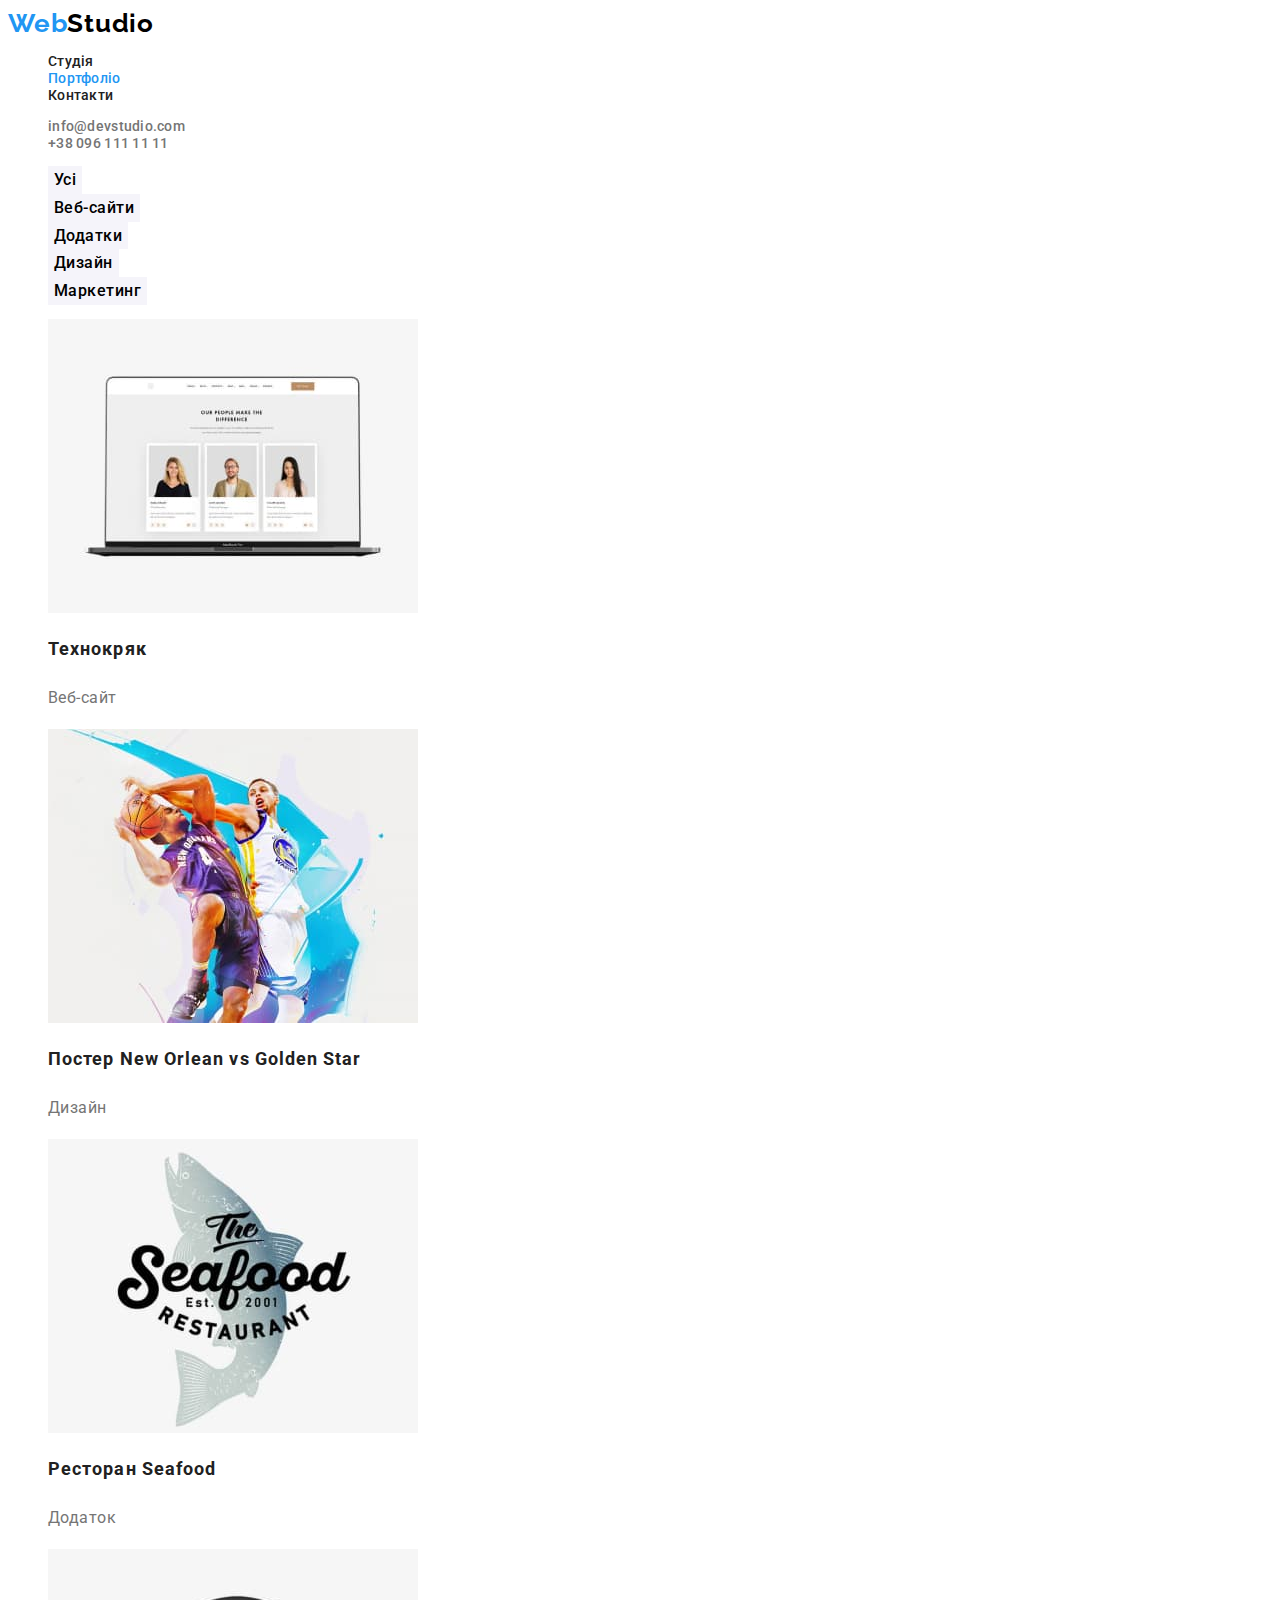
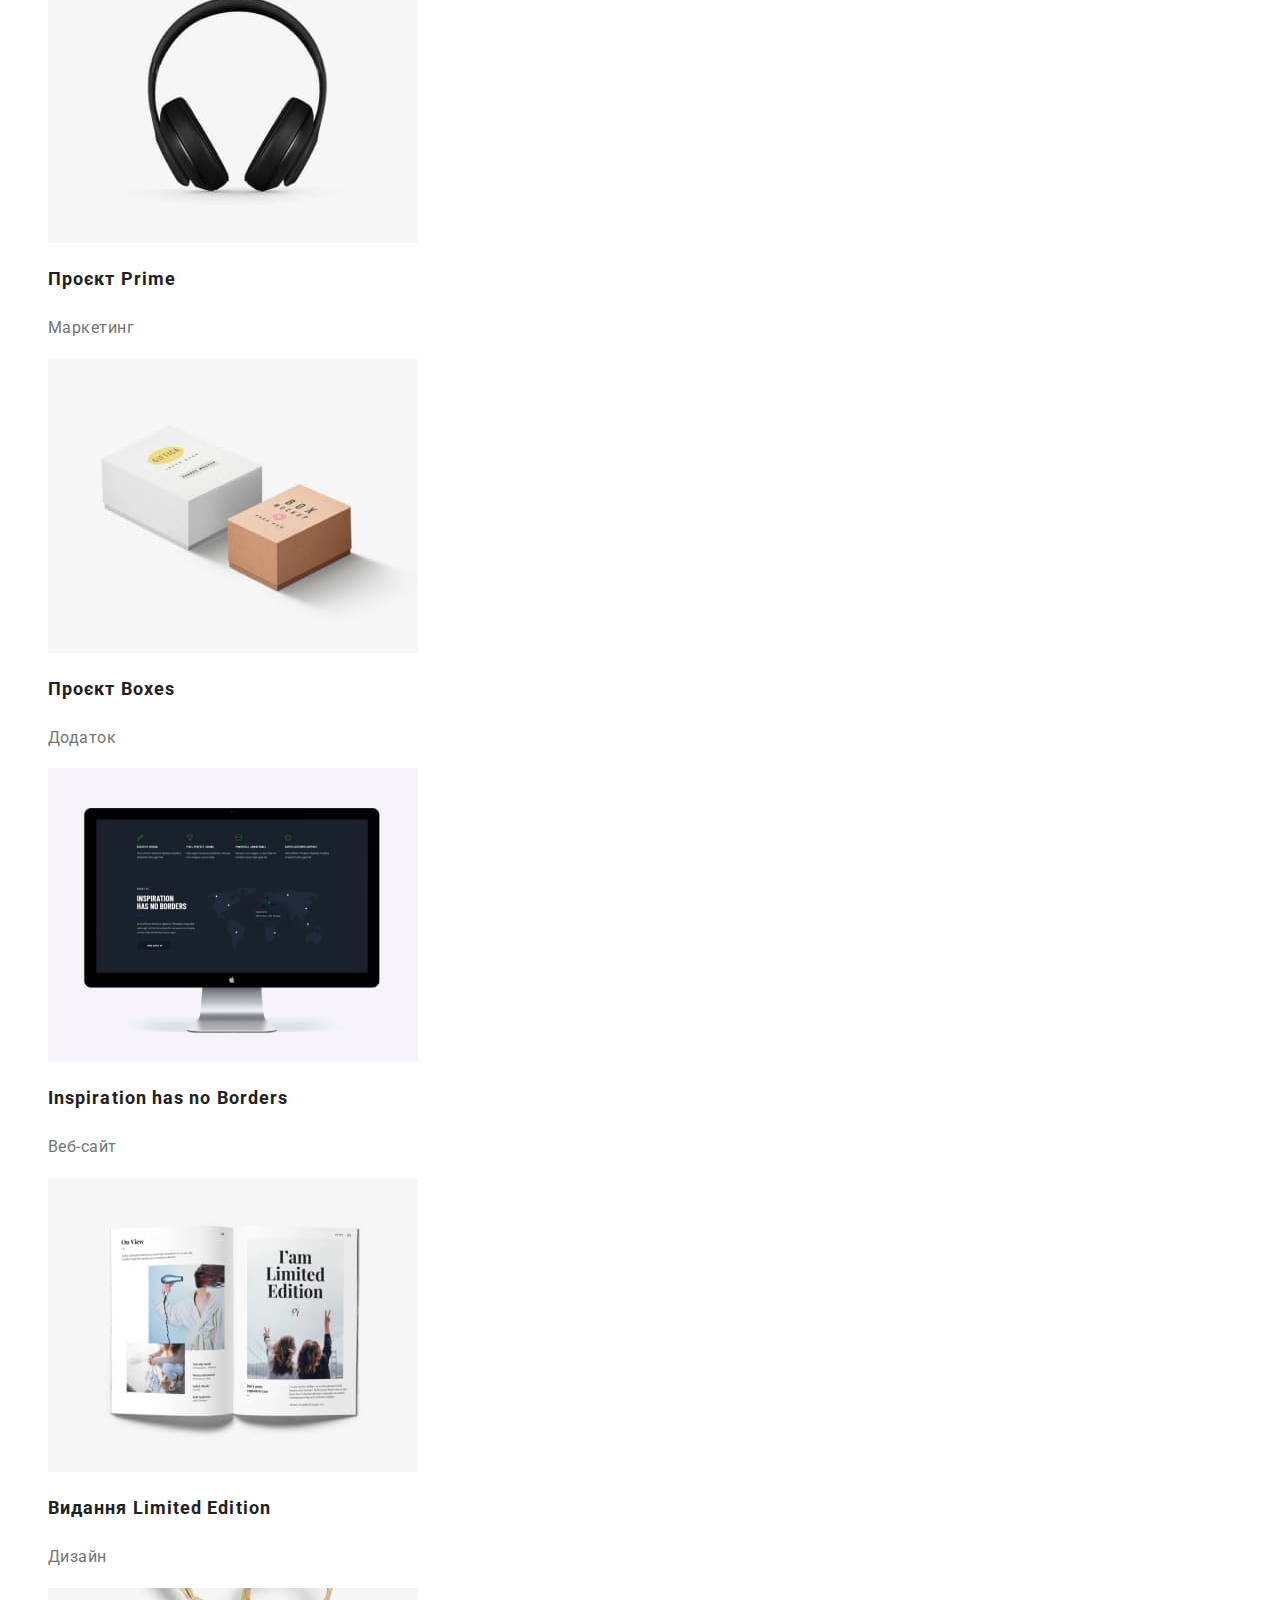
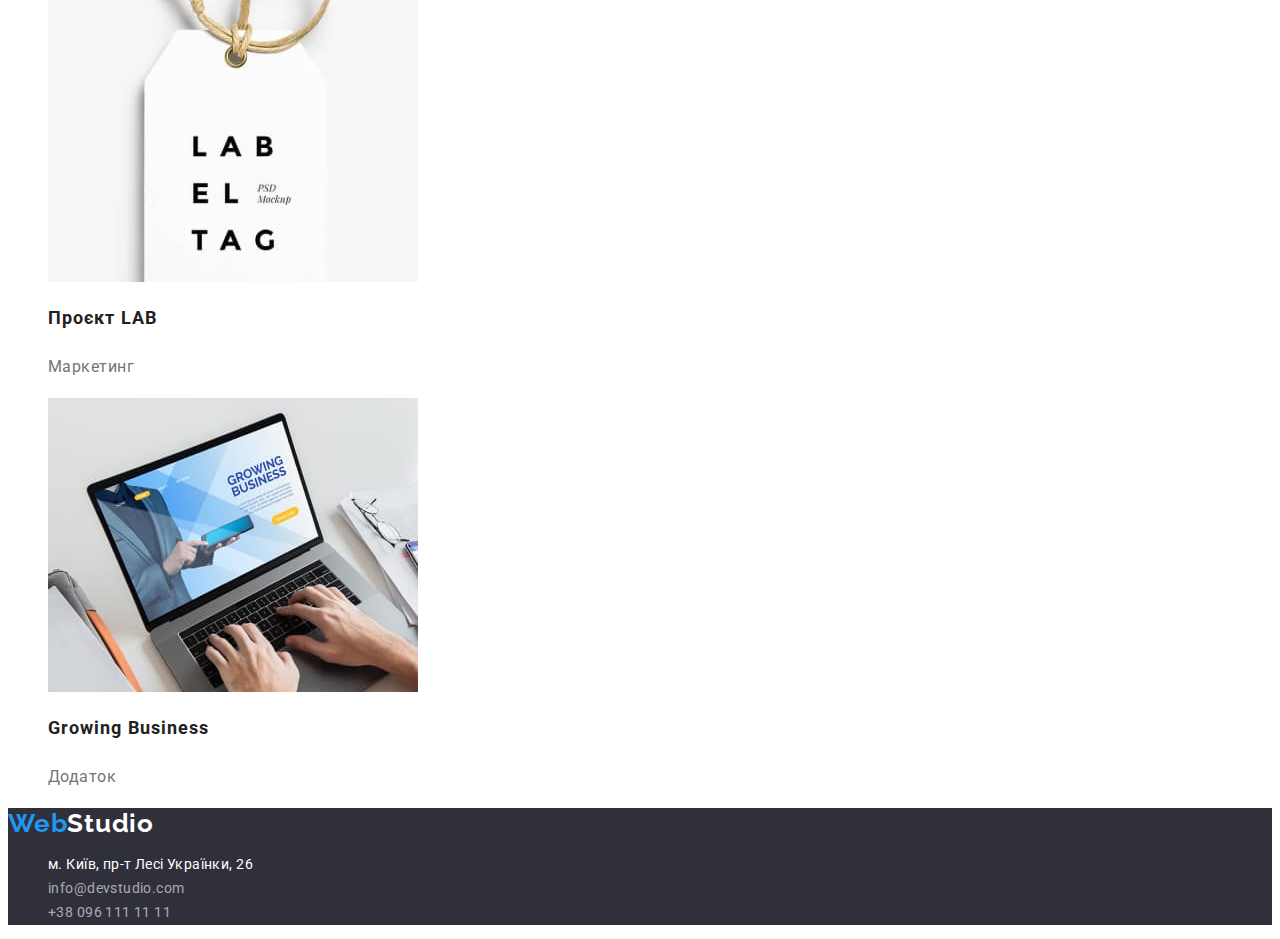
==== portfolio.html @ 94ab5431 "Initial commit" ====
<!DOCTYPE html>
<html lang="uk">
  <head>
    <meta charset="UTF-8" />
    <meta http-equiv="X-UA-Compatible" content="IE=edge" />
    <meta name="viewport" content="width=device-width, initial-scale=1.0" />
    <link rel="stylesheet" href="./css/styles.css" />
    <link rel="preconnect" href="https://fonts.googleapis.com" />
    <link rel="preconnect" href="https://fonts.gstatic.com" crossorigin />
    <link
      href="https://fonts.googleapis.com/css2?family=Raleway:wght@700&family=Roboto:wght@400;500;700;900&display=swap"
      rel="stylesheet"
    />
    <title>Портфоліо</title>
  </head>
  <body class="body">
    <header class="header">
      <nav class="navigation">
        <a href="/" class="web"><span class="webt">Web</span>Studio</a>
        <ul class="headerlist">
          <li><a href="./index.html" class="studio">Студія</a></li>
          <li><a href="" class="port current">Портфоліо</a></li>
          <li><a href="" class="cont">Контакти</a></li>
        </ul>
      </nav>
      <ul class="info">
        <li>
          <a href="mailto:info@devstudio.com" class="mail"
            >info@devstudio.com</a
          >
        </li>
        <li><a href="tel:+380961111111" class="tel">+38 096 111 11 11</a></li>
      </ul>
    </header>

    <main>
      <section>
        <h1 class="port-title">Портфоліо</h1>
        <ul class="port-btns">
          <li><button class="port-btn" type="button">Усі</button></li>
          <li><button class="port-btn" type="button">Веб-сайти</button></li>
          <li><button class="port-btn" type="button">Додатки</button></li>
          <li><button class="port-btn" type="button">Дизайн</button></li>
          <li><button class="port-btn" type="button">Маркетинг</button></li>
        </ul>
        <ul class="port-items">
          <li class="port-item">
            <a href="" class="port-link"
              ><img src="./images/portfolio1.jpg" alt="" width="370" />
              <h2 class="port-titles">Технокряк</h2>
              <p class="port-text">Веб-сайт</p></a
            >
          </li>
          <li class="port-item">
            <a href="" class="port-link"
              ><img src="./images/portfolio2.jpg" alt="" width="370" />
              <h2 class="port-titles">Постер New Orlean vs Golden Star</h2>
              <p class="port-text">Дизайн</p></a
            >
          </li>
          <li class="port-item">
            <a href="" class="port-link"
              ><img src="./images/portfolio3.jpg" alt="" width="370" />
              <h2 class="port-titles">Ресторан Seafood</h2>
              <p class="port-text">Додаток</p></a
            >
          </li>
          <li class="port-item">
            <a href="" class="port-link"
              ><img src="./images/portfolio4.jpg" alt="" width="370" />
              <h2 class="port-titles">Проєкт Prime</h2>
              <p class="port-text">Маркетинг</p></a
            >
          </li>
          <li class="port-item">
            <a href="" class="port-link"
              ><img src="./images/portfolio5.jpg" alt="" width="370" />
              <h2 class="port-titles">Проєкт Boxes</h2>
              <p class="port-text">Додаток</p></a
            >
          </li>
          <li class="port-item">
            <a href="" class="port-link"
              ><img src="./images/portfolio6.jpg" alt="" width="370" />
              <h2 class="port-titles">Inspiration has no Borders</h2>
              <p class="port-text">Веб-сайт</p></a
            >
          </li>
          <li class="port-item">
            <a href="" class="port-link"
              ><img src="./images/portfolio7.jpg" alt="" width="370" />
              <h2 class="port-titles">Видання Limited Edition</h2>
              <p class="port-text">Дизайн</p></a
            >
          </li>
          <li class="port-item">
            <a href="" class="port-link"
              ><img src="./images/portfolio8.jpg" alt="" width="370" />
              <h2 class="port-titles">Проєкт LAB</h2>
              <p class="port-text">Маркетинг</p></a
            >
          </li>
          <li class="port-item">
            <a href="" class="port-link"
              ><img src="./images/portfolio9.jpg" alt="" width="370" />
              <h2 class="port-titles">Growing Business</h2>
              <p class="port-text">Додаток</p></a
            >
          </li>
        </ul>
      </section>
    </main>



    <footer class="footer">
      <a href="" class="footer-web"><span class="webt">Web</span>Studio</a>
      <address class="footer-address">
        <ul class="footer-nav">
          <li class="footer-text">
            <a
              href="https://goo.gl/maps/LbcGju75ScbFFyYE7"
              target="_blank"
              rel="noferrer noopenner nofollow"
              class="footer-text"
              >м. Київ, пр-т Лесі Українки, 26</a
            >
          </li>
          <li>
            <a href="mailto:info@devstudio.com" class="footer-mail"
              >info@devstudio.com</a
            >
          </li>
          <li>
            <a href="tel:+380961111111" class="footer-tel">+38 096 111 11 11</a>
          </li>
        </ul>
      </address>
    </footer>
  </body>
</html>
---- css/styles.css ----
:root {
    /* Кольори макету */

    --main-clr: #2196F3;
    --dark-grey-clr: #2F303A;
    --light-clr: #F5F5F5;
    --light-grey-clr: #F5F4FA;
    --grey-txt-clr: #757575;
    --dark-txt-clr: #212121;
    --light-txt-clr: #FFFFFF;
    --foot-grey-clr: rgba(255, 255, 255, 0.6);
    --dark-clr: #000000;
    --btn-clr: #188CE8;


    /* Шрифти макету */

    --main-font: 'Roboto',
        sans-serif;
    --logo-font: 'Raleway',
        sans-serif;
}

.body {
    font-family: 'Roboto',sans-serif;
    color: var(--grey-txt-clr);
    font-size: 14px;
    letter-spacing: 0.03em;
}

.webt {
    font-family: var(--logo-font);
        font-weight: 700;
        font-size: 26px;
        line-height: 1.19;
        /* identical to box height */
    
        letter-spacing: 0.03em;
    
        color: var(--main-clr);
    
}

.web {
        font-family: var(--logo-font);
            font-weight: 700;
            font-size: 26px;
            line-height: 1.19;
            /* identical to box height */
        
            letter-spacing: 0.03em;
            color: var(--dark-clr);
            text-decoration: none;
}

.headerlist {
    list-style: none;
}

.studio {
    font-weight: 500;
    font-size: 14px;
    line-height: 1.14;
    letter-spacing: 0.02em;
    color: var(--dark-txt-clr);
    text-decoration: none;
}

.studio.current {
    color: var(--main-clr);
}

.studio:hover {
    color: var(--main-clr);
}

.port {
        font-weight: 500;
        font-size: 14px;
        line-height: 1.14;
        letter-spacing: 0.02em;
        color: var(--dark-txt-clr);
        text-decoration: none;
}

.port.current {
    color: var(--main-clr);
}

.port:hover {
    color: var(--main-clr);
}

.cont {
        font-weight: 500;
        font-size: 14px;
        line-height: 1.14;
        letter-spacing: 0.02em;
        color: var(--dark-txt-clr);
        text-decoration: none;
}

.cont:hover {
   color: var(--main-clr);
}

.info {
    list-style: none;
}

.mail {
    font-weight: 500;
    font-size: 14px;
    line-height: 1.14;
    letter-spacing: 0.02em;
color: var(--grey-txt-clr);
text-decoration: none;
}


.mail:hover {
    color: var(--main-clr);
}

.tel {
        font-weight: 500;
        font-size: 14px;
        line-height: 1.14;
        letter-spacing: 0.02em;
        color: var(--grey-txt-clr);
        text-decoration: none;
}

.tel:hover {
    color: var(--main-clr);
}


.main-info {
    background-color: var(--dark-grey-clr);
}


.view {
    font-weight: 900;
    font-size: 44px;
    line-height: 1.36;
    /* or 136% */

    text-align: center;
    letter-spacing: 0.06em;
    text-transform: uppercase;
        color: var(--light-txt-clr);
}

.main-btn {
        font-weight: 700;
        font-size: 16px;
        line-height: 1.87;
        /* identical to box height, or 188% */
    
        display: flex;
        align-items: center;
        text-align: center;
        letter-spacing: 0.06em;
        cursor: pointer;
        color: var(--light-txt-clr);
        background-color: var(--main-clr);
}

.main-btn:hover {
    background-color: var(--btn-clr);
}


.our-benefits {
    display: none;
}


.benefits-sum {
    list-style: none;
}

.benefits-title {
        font-weight: 700;
        font-size: 14px;
        line-height: 1.14;
        letter-spacing: 0.03em;
        text-transform: uppercase;
        color: var(--dark-txt-clr);
        text-decoration: none;
}

.benefits-text {
    font-weight: 400;
    font-size: 14px;
    line-height: 1.71;
    /* or 171% */

    letter-spacing: 0.03em;
    color: var(--grey-txt-clr);
}

.images-title {
    font-weight: 700;
    font-size: 36px;
    line-height: 1.16;
    text-align: center;
    letter-spacing: 0.03em;
    color: var(--dark-txt-clr);
}

.images-list {
    list-style: none;
}

.team {
background-color: var(--light-grey-clr);
}

.person-list {
    list-style: none;
}


.person-team {
        font-weight: 700;
        font-size: 36px;
        line-height: 1.16;
        text-align: center;
        letter-spacing: 0.03em;
        color: var(--dark-txt-clr);
}

.names {
    font-weight: 500;
    font-size: 16px;
    line-height: 1.18;
    /* identical to box height */

    text-align: center;
    letter-spacing: 0.03em;
    color: var(--dark-txt-clr);
}

.team-text {
    font-weight: 400;
    font-size: 16px;
    line-height: 1.18;
    /* identical to box height */

    text-align: center;
    letter-spacing: 0.03em;
    color: var(--grey-txt-clr);
}

.footer {
background-color: var(--dark-grey-clr);
}

.footer-web {
font-family: var(--logo-font);
    font-weight: 700;
    font-size: 26px;
    line-height: 1.19;
    /* identical to box height */

    letter-spacing: 0.03em;
    color: var(--light-txt-clr);
    text-decoration: none;
}

.footer-nav {
list-style: none;
}

.footer-text {
        font-style: normal;
        font-weight: 400;
        font-size: 14px;
        line-height: 1.71;
        /* or 171% */
    
        letter-spacing: 0.03em;
        color: var(--light-txt-clr);
        text-decoration: none;
}
.footer-text:hover {
color: var(--main-clr);
}

.footer-mail {
    font-style: normal;
        font-weight: 400;
        font-size: 14px;
        line-height: 1.71;
        /* or 171% */
    
        letter-spacing: 0.03em;
        color: var(--foot-grey-clr);
        text-decoration: none;
}

.footer-mail:hover {
    color: var(--main-clr);
}

.footer-tel {
        font-style: normal;
        font-weight: 400;
        font-size: 14px;
        line-height: 1.71;
        /* or 171% */
    
        letter-spacing: 0.03em;
        color: var(--foot-grey-clr);
        text-decoration: none;
}

.footer-tel:hover {
    color: var(--main-clr);
}

.port-title {
    display: none;
}

.port-btns {
    list-style: none;
}

.port-btn {
    cursor: pointer;
    background-color: var(--light-grey-clr);
    border: 0;
    font-weight: 500;
    font-size: 16px;
    font-family: inherit;
    line-height: 1.62;
    text-align: center;
    letter-spacing: 0.03em;
}

.port-btn:hover,
.port-btn:focus {
    background-color: var(--main-clr);
    color: var(--light-txt-clr);
}

.port-item {
    list-style: none;
}

.port-link,
.port-link:focus {
    text-decoration: none;
    color: inherit;
    color: var(--dark-txt-clr);
}

.port-titles {
    font-weight: 700;
    font-size: 18px;
    line-height: 2;
    letter-spacing: 0.06em;
}

.port-text {
    font-size: 16px;
    line-height: 1.87;
    letter-spacing: 0.03em;
    color: var(--grey-txt-clr)
}
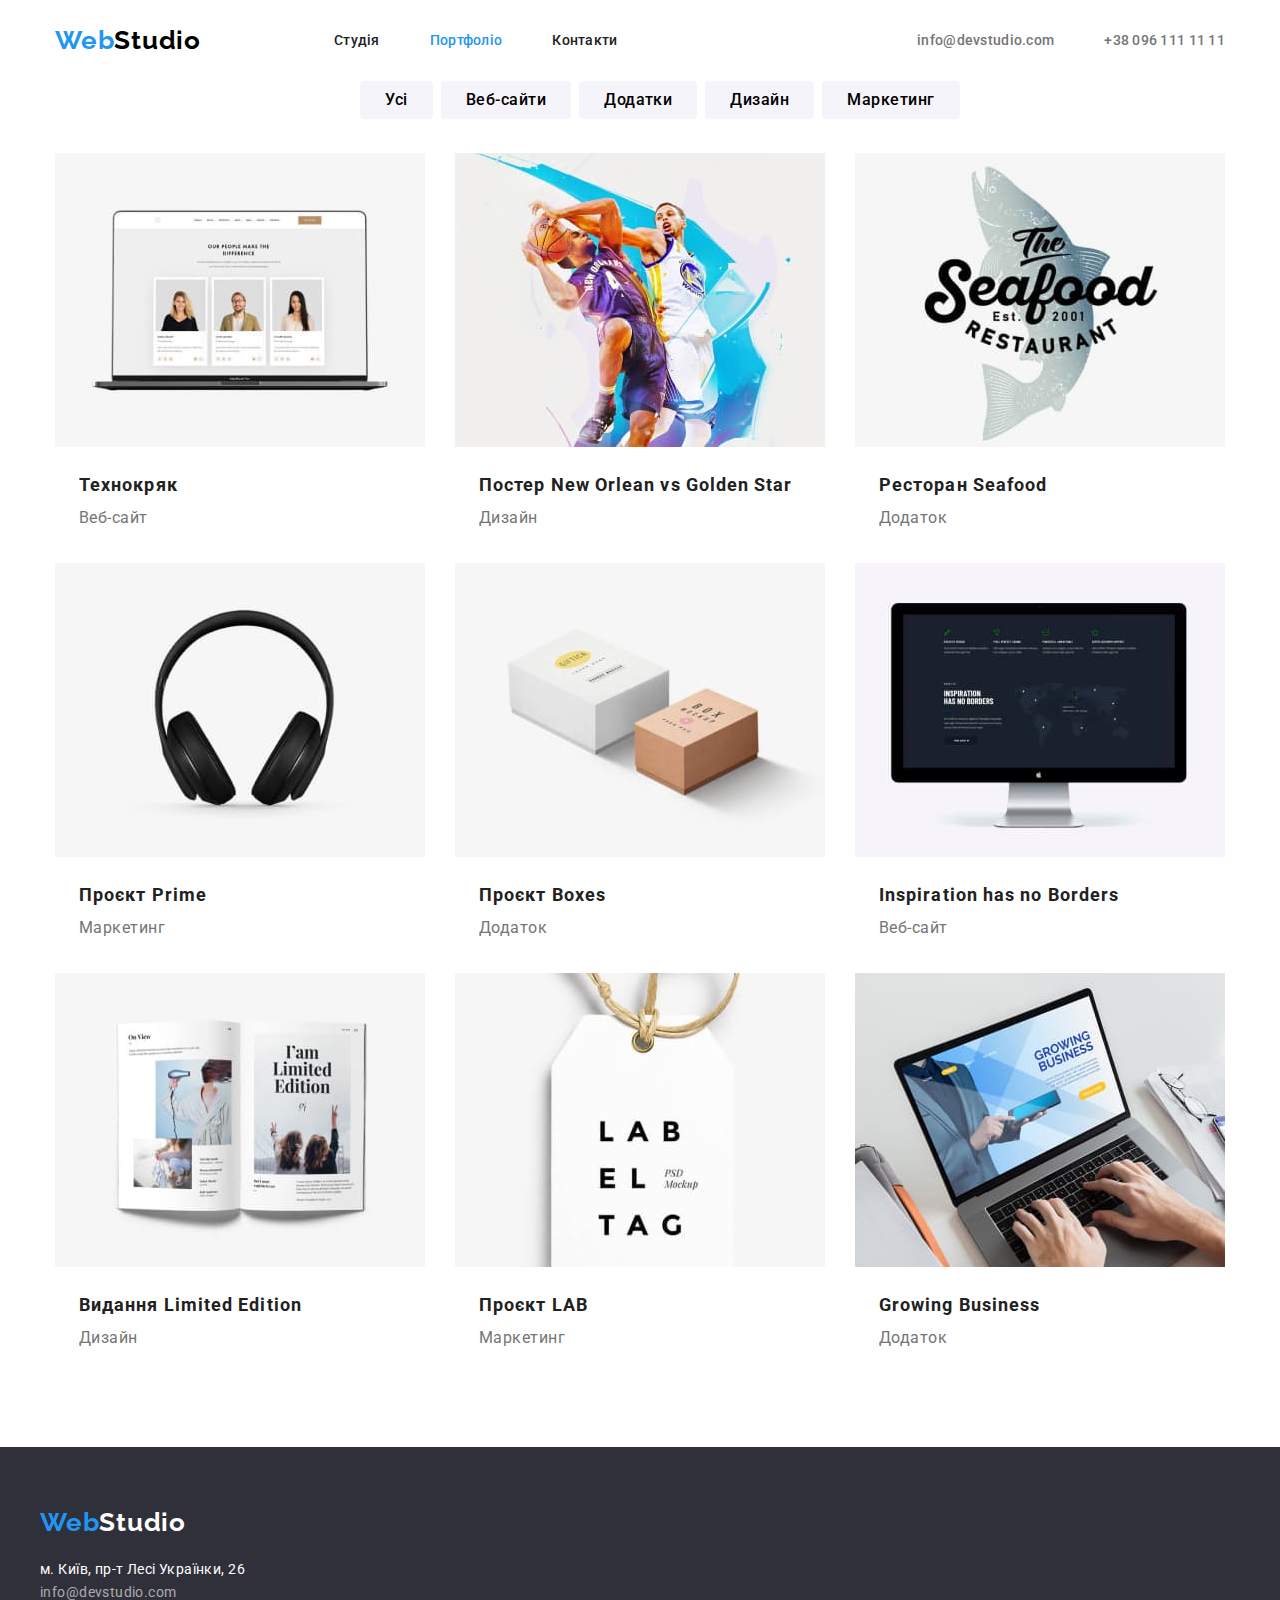
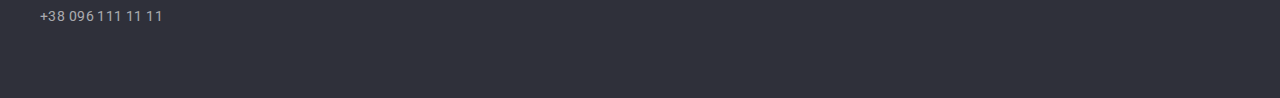
==== commit e9c530a8: "виконано стилізацію" ====
--- a/portfolio.html
+++ b/portfolio.html
@@ -4,6 +4,11 @@
     <meta charset="UTF-8" />
     <meta http-equiv="X-UA-Compatible" content="IE=edge" />
     <meta name="viewport" content="width=device-width, initial-scale=1.0" />
+    <link 
+      rel="stylesheet" 
+      href="https://cdnjs.cloudflare.com/ajax/libs/modern-normalize/1.1.0/modern-normalize.min.css 
+" 
+    />
     <link rel="stylesheet" href="./css/styles.css" />
     <link rel="preconnect" href="https://fonts.googleapis.com" />
     <link rel="preconnect" href="https://fonts.gstatic.com" crossorigin />
@@ -15,6 +20,7 @@
   </head>
   <body class="body">
     <header class="header">
+      <div class="container header-container">
       <nav class="navigation">
         <a href="/" class="web"><span class="webt">Web</span>Studio</a>
         <ul class="headerlist">
@@ -31,10 +37,12 @@
         </li>
         <li><a href="tel:+380961111111" class="tel">+38 096 111 11 11</a></li>
       </ul>
+      </div>
     </header>
 
     <main>
       <section>
+        <div class="container port-container">
         <h1 class="port-title">Портфоліо</h1>
         <ul class="port-btns">
           <li><button class="port-btn" type="button">Усі</button></li>
@@ -108,12 +116,14 @@
             >
           </li>
         </ul>
+        </div>
       </section>
     </main>
 
 
 
     <footer class="footer">
+      <div class="container footer-container">
       <a href="" class="footer-web"><span class="webt">Web</span>Studio</a>
       <address class="footer-address">
         <ul class="footer-nav">
@@ -136,6 +146,7 @@
           </li>
         </ul>
       </address>
+      </div>
     </footer>
   </body>
 </html>
--- a/css/styles.css
+++ b/css/styles.css
@@ -21,11 +21,51 @@
         sans-serif;
 }
 
+h1,
+h2,
+h3,
+h4,
+h5,
+h6,
+p,
+ul {
+    margin: 0;
+}
+
+img {
+    display: block;
+}
+
+.container {
+    width: 1200px;
+    padding: 0 15px;
+    margin: 0 auto;
+}
+
+
+.navigation, .info {
+    display: flex;
+    align-items: center;
+}
+
+.navigation {
+    margin-right: auto;
+}
+
+.studio, .port, .cont,.info, .mail, .tel {
+    padding: 32px 0;
+}
+
+
 .body {
     font-family: 'Roboto',sans-serif;
     color: var(--grey-txt-clr);
     font-size: 14px;
     letter-spacing: 0.03em;
+}
+
+.header-container {
+    display: flex;
 }
 
 .webt {
@@ -43,18 +83,21 @@
 
 .web {
         font-family: var(--logo-font);
-            font-weight: 700;
-            font-size: 26px;
-            line-height: 1.19;
-            /* identical to box height */
+        font-weight: 700;
+        font-size: 26px;
+        line-height: 1.19;
+        /* identical to box height */
         
-            letter-spacing: 0.03em;
-            color: var(--dark-clr);
-            text-decoration: none;
-}
-
-.headerlist {
+        letter-spacing: 0.03em;
+        color: var(--dark-clr);
+        text-decoration: none;
+        margin-right: 93px;
+}
+
+.headerlist, .info {
     list-style: none;
+    display: flex;
+    gap: 50px;
 }
 
 .studio {
@@ -104,10 +147,6 @@
    color: var(--main-clr);
 }
 
-.info {
-    list-style: none;
-}
-
 .mail {
     font-weight: 500;
     font-size: 14px;
@@ -140,6 +179,13 @@
     background-color: var(--dark-grey-clr);
 }
 
+.main-container {
+height: 600px;
+justify-content: center;
+align-items: center;
+display: flex;
+flex-direction: column;
+}
 
 .view {
     font-weight: 900;
@@ -150,7 +196,10 @@
     text-align: center;
     letter-spacing: 0.06em;
     text-transform: uppercase;
-        color: var(--light-txt-clr);
+    color: var(--light-txt-clr);
+    flex-wrap: wrap;
+    width: 696px;
+    margin-bottom: 30px;
 }
 
 .main-btn {
@@ -162,16 +211,32 @@
         display: flex;
         align-items: center;
         text-align: center;
-        letter-spacing: 0.06em;
         cursor: pointer;
         color: var(--light-txt-clr);
         background-color: var(--main-clr);
+        box-shadow: 0px 4px 4px rgba(0, 0, 0, 0.15);
+        border-radius: 4px;
+        padding: 10px 32px;
+        border: transparent;
+        width: 216px;
 }
 
 .main-btn:hover {
     background-color: var(--btn-clr);
 }
 
+.benefit-container {
+    display: flex;
+}
+
+.benefits {
+    padding: 94px 0;
+}
+
+.benefit-list {
+    display: flex;
+    gap: 30px;
+}
 
 .our-benefits {
     display: none;
@@ -180,6 +245,8 @@
 
 .benefits-sum {
     list-style: none;
+    width: 270px;
+    
 }
 
 .benefits-title {
@@ -200,7 +267,16 @@
 
     letter-spacing: 0.03em;
     color: var(--grey-txt-clr);
-}
+    gap: 30px;
+}
+
+.images-container {
+    display: flex;
+    flex-direction: column;
+    justify-content: center;
+    align-items: center;
+}
+
 
 .images-title {
     font-weight: 700;
@@ -209,18 +285,33 @@
     text-align: center;
     letter-spacing: 0.03em;
     color: var(--dark-txt-clr);
+    margin-bottom: 50px;
 }
 
 .images-list {
     list-style: none;
-}
-
+    display: flex;
+    gap: 30px;
+    padding: 0;
+    padding-bottom: 94px;
+}
 .team {
 background-color: var(--light-grey-clr);
 }
 
+.person-container {
+    display: flex;
+    padding: 94px 0;
+    flex-direction: column;
+    justify-content: center;
+    align-items: center;
+}
+
 .person-list {
     list-style: none;
+    display: flex;
+    gap: 30px;
+    padding: 0;
 }
 
 
@@ -231,6 +322,11 @@
         text-align: center;
         letter-spacing: 0.03em;
         color: var(--dark-txt-clr);
+        margin-bottom: 50px;
+}
+
+.person-text {
+    margin-bottom: 30px;
 }
 
 .names {
@@ -242,6 +338,7 @@
     text-align: center;
     letter-spacing: 0.03em;
     color: var(--dark-txt-clr);
+    padding-top: 30px;
 }
 
 .team-text {
@@ -253,6 +350,11 @@
     text-align: center;
     letter-spacing: 0.03em;
     color: var(--grey-txt-clr);
+    padding-top: 10px;
+}
+
+.footer-container {
+    padding: 60px 0;
 }
 
 .footer {
@@ -269,10 +371,14 @@
     letter-spacing: 0.03em;
     color: var(--light-txt-clr);
     text-decoration: none;
+    display: flex;
+    margin-bottom: 20px;
 }
 
 .footer-nav {
 list-style: none;
+padding-left: 0;
+padding-bottom: 9px;
 }
 
 .footer-text {
@@ -322,12 +428,20 @@
     color: var(--main-clr);
 }
 
+.port-container {
+    display: flex;
+    flex-direction: column;
+    align-items: center;
+}
+
 .port-title {
     display: none;
 }
 
 .port-btns {
     list-style: none;
+    display: flex;
+    gap: 8px;
 }
 
 .port-btn {
@@ -340,6 +454,9 @@
     line-height: 1.62;
     text-align: center;
     letter-spacing: 0.03em;
+    border: transparent;
+    border-radius: 4px;
+    padding: 6px 25px;
 }
 
 .port-btn:hover,
@@ -348,8 +465,18 @@
     color: var(--light-txt-clr);
 }
 
+.port-items {
+display: flex;
+flex-wrap: wrap;
+gap: 30px;
+padding: 34px 0 94px 0;
+}
+
+
 .port-item {
     list-style: none;
+    background: #FFFFFF;
+    border: 0 solid #EEEEEE;
 }
 
 .port-link,
@@ -364,11 +491,13 @@
     font-size: 18px;
     line-height: 2;
     letter-spacing: 0.06em;
+    padding: 20px 24px 0 24px;
 }
 
 .port-text {
     font-size: 16px;
     line-height: 1.87;
     letter-spacing: 0.03em;
-    color: var(--grey-txt-clr)
-}
+    color: var(--grey-txt-clr);
+    padding-left: 24px;
+}
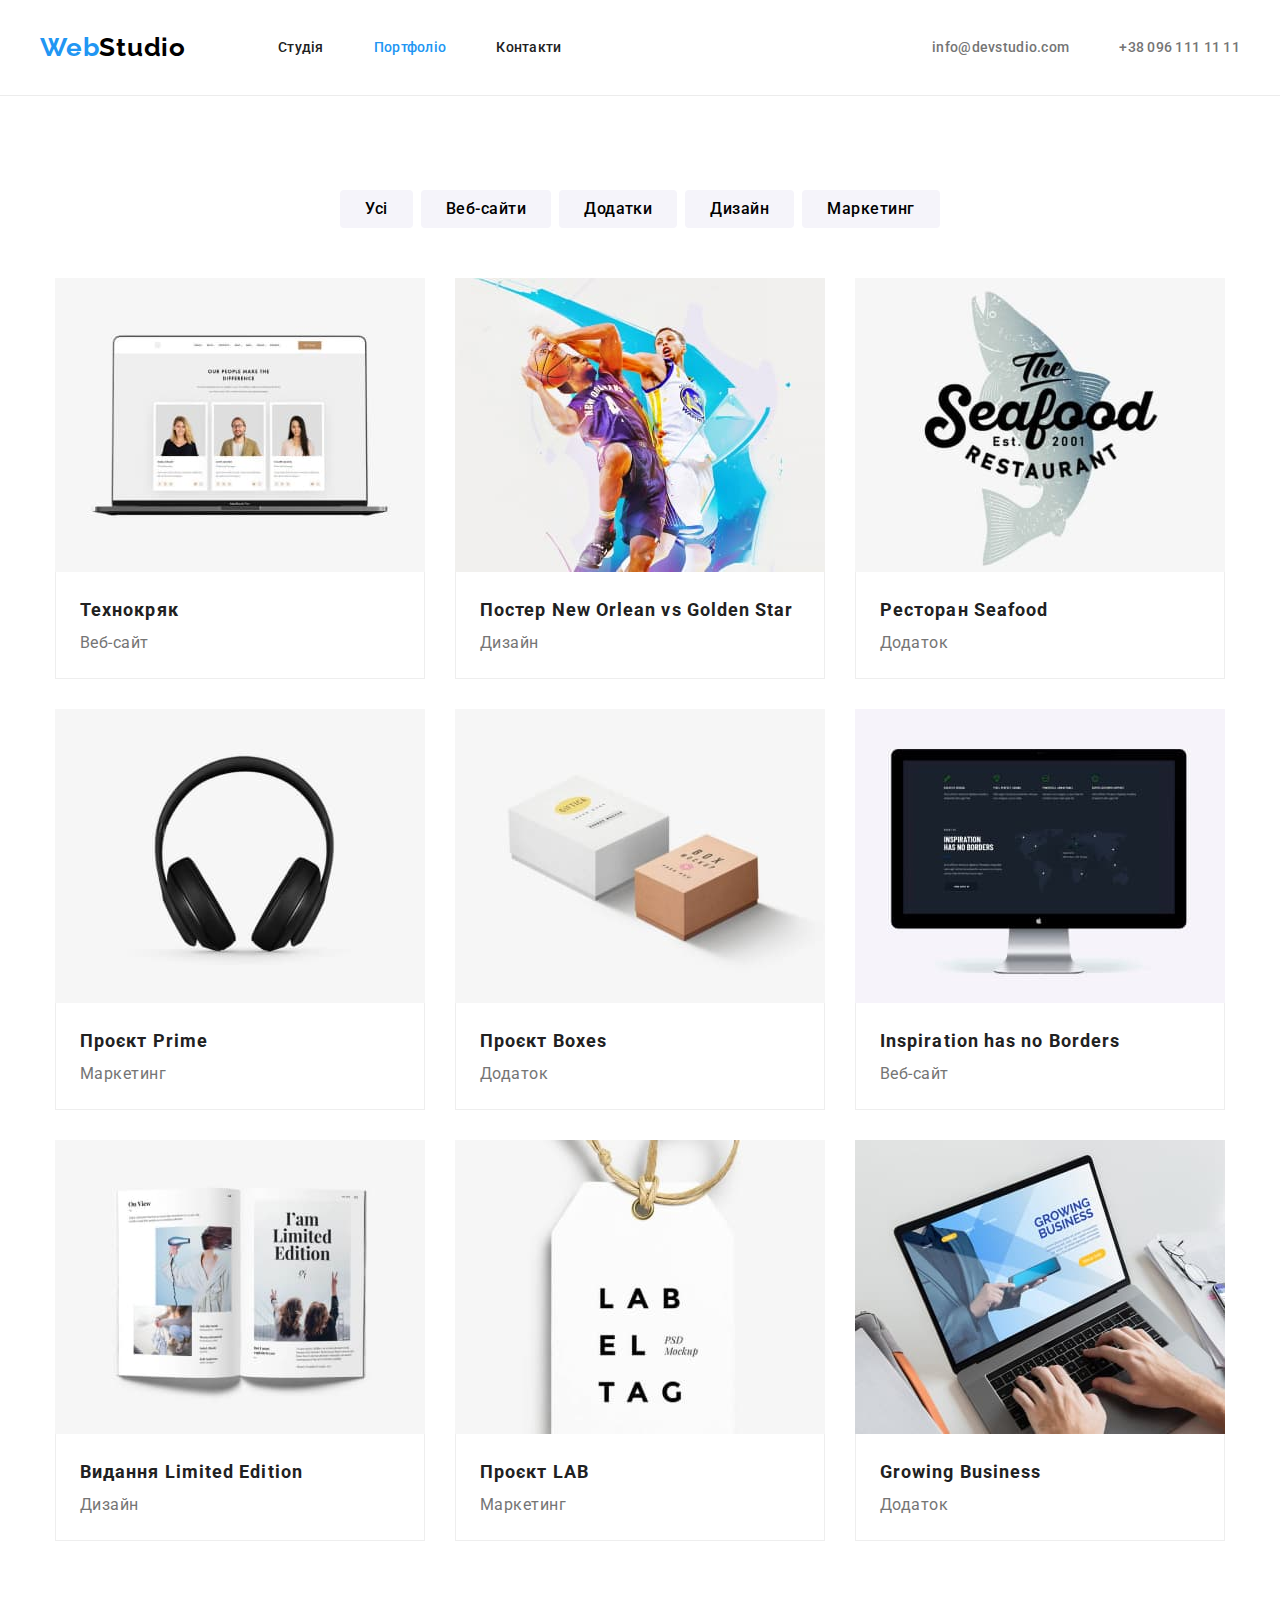
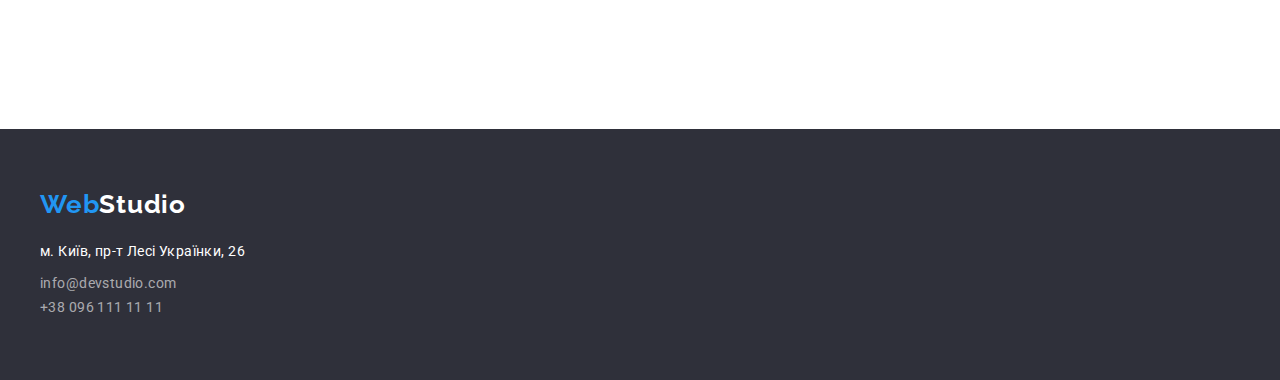
==== commit d3c88524: "виправлено помилки" ====
--- a/portfolio.html
+++ b/portfolio.html
@@ -41,7 +41,7 @@
     </header>
 
     <main>
-      <section>
+      <section class="section-port">
         <div class="container port-container">
         <h1 class="port-title">Портфоліо</h1>
         <ul class="port-btns">
@@ -55,65 +55,82 @@
           <li class="port-item">
             <a href="" class="port-link"
               ><img src="./images/portfolio1.jpg" alt="" width="370" />
+              <div class="port-div">
               <h2 class="port-titles">Технокряк</h2>
-              <p class="port-text">Веб-сайт</p></a
-            >
+              <p class="port-text">Веб-сайт</p></a>
+              </div>
           </li>
           <li class="port-item">
             <a href="" class="port-link"
               ><img src="./images/portfolio2.jpg" alt="" width="370" />
+              <div class="port-div">
               <h2 class="port-titles">Постер New Orlean vs Golden Star</h2>
               <p class="port-text">Дизайн</p></a
             >
+          </div>
           </li>
           <li class="port-item">
             <a href="" class="port-link"
               ><img src="./images/portfolio3.jpg" alt="" width="370" />
+              <div class="port-div">
               <h2 class="port-titles">Ресторан Seafood</h2>
               <p class="port-text">Додаток</p></a
             >
+          </div>
           </li>
           <li class="port-item">
             <a href="" class="port-link"
               ><img src="./images/portfolio4.jpg" alt="" width="370" />
+              <div class="port-div">
               <h2 class="port-titles">Проєкт Prime</h2>
               <p class="port-text">Маркетинг</p></a
             >
+              </div>
           </li>
           <li class="port-item">
             <a href="" class="port-link"
               ><img src="./images/portfolio5.jpg" alt="" width="370" />
+              <div class="port-div">
               <h2 class="port-titles">Проєкт Boxes</h2>
               <p class="port-text">Додаток</p></a
             >
+          </div>
           </li>
           <li class="port-item">
             <a href="" class="port-link"
               ><img src="./images/portfolio6.jpg" alt="" width="370" />
+              <div class="port-div">
               <h2 class="port-titles">Inspiration has no Borders</h2>
               <p class="port-text">Веб-сайт</p></a
             >
+          </div>
           </li>
           <li class="port-item">
             <a href="" class="port-link"
               ><img src="./images/portfolio7.jpg" alt="" width="370" />
+              <div class="port-div">
               <h2 class="port-titles">Видання Limited Edition</h2>
               <p class="port-text">Дизайн</p></a
             >
+          </div>
           </li>
           <li class="port-item">
             <a href="" class="port-link"
               ><img src="./images/portfolio8.jpg" alt="" width="370" />
+              <div class="port-div">
               <h2 class="port-titles">Проєкт LAB</h2>
               <p class="port-text">Маркетинг</p></a
             >
+          </div>
           </li>
           <li class="port-item">
             <a href="" class="port-link"
               ><img src="./images/portfolio9.jpg" alt="" width="370" />
+              <div class="port-div">
               <h2 class="port-titles">Growing Business</h2>
               <p class="port-text">Додаток</p></a
             >
+          </div>
           </li>
         </ul>
         </div>
--- a/css/styles.css
+++ b/css/styles.css
@@ -38,7 +38,8 @@
 
 .container {
     width: 1200px;
-    padding: 0 15px;
+    padding-left: 15px;
+    padding-right: 15px;
     margin: 0 auto;
 }
 
@@ -50,10 +51,6 @@
 
 .navigation {
     margin-right: auto;
-}
-
-.studio, .port, .cont,.info, .mail, .tel {
-    padding: 32px 0;
 }
 
 
@@ -64,8 +61,15 @@
     letter-spacing: 0.03em;
 }
 
+.header {
+    border-bottom: 1px solid #ececec;
+}
+
 .header-container {
     display: flex;
+    align-items: center;
+    margin-right: auto;
+    padding: 32px 0;
 }
 
 .webt {
@@ -91,13 +95,20 @@
         letter-spacing: 0.03em;
         color: var(--dark-clr);
         text-decoration: none;
-        margin-right: 93px;
+        margin-right: 92px;
 }
 
 .headerlist, .info {
     list-style: none;
     display: flex;
     gap: 50px;
+    padding: 0;
+}
+
+.studio, .port, .cont, .mail, .tel {
+    text-decoration: none;
+    color: inherit;
+    padding: 32px 0;
 }
 
 .studio {
@@ -154,6 +165,7 @@
     letter-spacing: 0.02em;
 color: var(--grey-txt-clr);
 text-decoration: none;
+padding: 32px 0;
 }
 
 
@@ -168,6 +180,7 @@
         letter-spacing: 0.02em;
         color: var(--grey-txt-clr);
         text-decoration: none;
+        padding: 32px 0;
 }
 
 .tel:hover {
@@ -177,15 +190,10 @@
 
 .main-info {
     background-color: var(--dark-grey-clr);
-}
-
-.main-container {
-height: 600px;
-justify-content: center;
-align-items: center;
-display: flex;
-flex-direction: column;
-}
+    padding-top: 200px;
+    padding-bottom: 200px;
+}
+
 
 .view {
     font-weight: 900;
@@ -199,7 +207,7 @@
     color: var(--light-txt-clr);
     flex-wrap: wrap;
     width: 696px;
-    margin-bottom: 30px;
+    margin: 0 auto 30px;
 }
 
 .main-btn {
@@ -219,6 +227,7 @@
         padding: 10px 32px;
         border: transparent;
         width: 216px;
+        margin: 0 auto;
 }
 
 .main-btn:hover {
@@ -236,6 +245,7 @@
 .benefit-list {
     display: flex;
     gap: 30px;
+    padding-left: 0;
 }
 
 .our-benefits {
@@ -257,6 +267,7 @@
         text-transform: uppercase;
         color: var(--dark-txt-clr);
         text-decoration: none;
+        margin-bottom: 10px;
 }
 
 .benefits-text {
@@ -270,6 +281,10 @@
     gap: 30px;
 }
 
+.images {
+    padding-bottom: 94px;
+}
+
 .images-container {
     display: flex;
     flex-direction: column;
@@ -293,18 +308,13 @@
     display: flex;
     gap: 30px;
     padding: 0;
-    padding-bottom: 94px;
 }
 .team {
 background-color: var(--light-grey-clr);
 }
 
 .person-container {
-    display: flex;
     padding: 94px 0;
-    flex-direction: column;
-    justify-content: center;
-    align-items: center;
 }
 
 .person-list {
@@ -326,7 +336,7 @@
 }
 
 .person-text {
-    margin-bottom: 30px;
+    background-color: #FFFFFF;
 }
 
 .names {
@@ -339,6 +349,7 @@
     letter-spacing: 0.03em;
     color: var(--dark-txt-clr);
     padding-top: 30px;
+    margin-bottom: 10px;
 }
 
 .team-text {
@@ -350,7 +361,7 @@
     text-align: center;
     letter-spacing: 0.03em;
     color: var(--grey-txt-clr);
-    padding-top: 10px;
+    padding-bottom: 30px;
 }
 
 .footer-container {
@@ -371,14 +382,13 @@
     letter-spacing: 0.03em;
     color: var(--light-txt-clr);
     text-decoration: none;
-    display: flex;
+    display: block;
     margin-bottom: 20px;
 }
 
 .footer-nav {
 list-style: none;
 padding-left: 0;
-padding-bottom: 9px;
 }
 
 .footer-text {
@@ -391,6 +401,7 @@
         letter-spacing: 0.03em;
         color: var(--light-txt-clr);
         text-decoration: none;
+        margin-bottom: 9px;
 }
 .footer-text:hover {
 color: var(--main-clr);
@@ -428,6 +439,11 @@
     color: var(--main-clr);
 }
 
+.section-port {
+    padding-top: 94px;
+    padding-bottom: 94px;
+}
+
 .port-container {
     display: flex;
     flex-direction: column;
@@ -442,6 +458,8 @@
     list-style: none;
     display: flex;
     gap: 8px;
+    padding-left: 0;
+    margin-bottom: 50px;
 }
 
 .port-btn {
@@ -469,9 +487,15 @@
 display: flex;
 flex-wrap: wrap;
 gap: 30px;
-padding: 34px 0 94px 0;
-}
-
+padding: 0 0 94px;
+}
+
+.port-div {
+    padding: 20px 24px;
+    border-right: 1px solid #EEEEEE;
+    border-left: 1px solid #EEEEEE;
+    border-bottom: 1px solid #EEEEEE;
+}
 
 .port-item {
     list-style: none;
@@ -491,7 +515,6 @@
     font-size: 18px;
     line-height: 2;
     letter-spacing: 0.06em;
-    padding: 20px 24px 0 24px;
 }
 
 .port-text {
@@ -499,5 +522,4 @@
     line-height: 1.87;
     letter-spacing: 0.03em;
     color: var(--grey-txt-clr);
-    padding-left: 24px;
-}
+}
